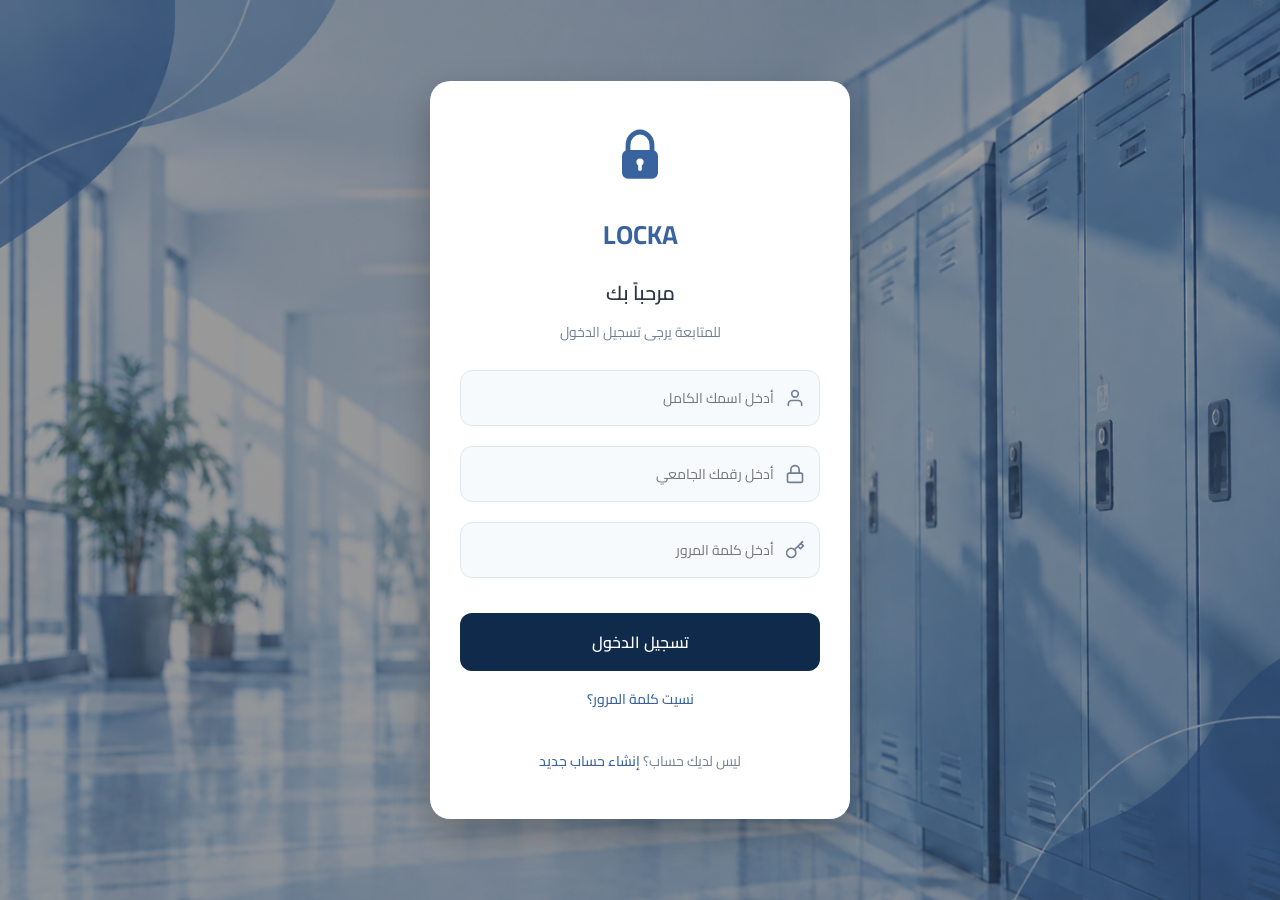
==== login.html @ 748d9325 "Add files via upload" ====
<!DOCTYPE html>
<html lang="ar" dir="rtl">

<head>
    <meta charset="UTF-8">
    <meta name="viewport" content="width=device-width, initial-scale=1.0">
    <title>LOCKA - تسجيل الدخول</title>

    <!-- روابط الخطوط من جوجل -->
    <link rel="preconnect" href="https://fonts.googleapis.com">
    <link rel="preconnect" href="https://fonts.gstatic.com" crossorigin>
    <link href="https://fonts.googleapis.com/css2?family=Cairo:wght@400;500;600;700&family=Poppins:wght@500;600;700&display=swap" rel="stylesheet">

    <!-- ربط ملف التصميم الخارجي -->
    <link rel="stylesheet" href="style.css">
</head>

<body class="login-body">

    <div class="login-container">
        
        <!-- رأس الصفحة والشعار -->
        <div class="login-header">
            <div class="small-logo-icon">
                <svg viewBox="0 0 100 100" xmlns="http://www.w3.org/2000/svg">
                    <path d="M30 45V32C30 20 39 10 50 10C61 10 70 20 70 32V45" fill="none" stroke="#39639E" stroke-width="8" stroke-linecap="round"/>
                    <rect x="20" y="40" width="60" height="48" rx="10" fill="#39639E"/>
                    <circle cx="50" cy="60" r="6" fill="white"/>
                    <rect x="47" y="60" width="6" height="15" rx="3" fill="white"/>
                </svg>
            </div>
            <h2 class="brand-title">LOCKA</h2>
            
            <p class="welcome-text">مرحباً بك</p>
            <p class="welcome-subtext">للمتابعة يرجى تسجيل الدخول</p>
        </div>

        <!-- نموذج تسجيل الدخول مع ربط الانتقال -->
        <form class="login-form" onsubmit="event.preventDefault(); window.location.href='index.html';">
            
            <!-- حقل الاسم الكامل -->
            <div class="input-group">
                <div class="input-with-icon">
                    <span class="input-icon">
                        <svg viewBox="0 0 24 24" width="20" height="20" stroke="#718096" stroke-width="2" fill="none" stroke-linecap="round" stroke-linejoin="round"><path d="M20 21v-2a4 4 0 0 0-4-4H8a4 4 0 0 0-4 4v2"></path><circle cx="12" cy="7" r="4"></circle></svg>
                    </span>
                    <input type="text" placeholder="أدخل اسمك الكامل" required>
                </div>
            </div>

            <!-- حقل الرقم الجامعي -->
            <div class="input-group">
                <div class="input-with-icon">
                    <span class="input-icon">
                        <svg viewBox="0 0 24 24" width="20" height="20" stroke="#718096" stroke-width="2" fill="none" stroke-linecap="round" stroke-linejoin="round"><rect x="3" y="11" width="18" height="11" rx="2" ry="2"></rect><path d="M7 11V7a5 5 0 0 1 10 0v4"></path></svg>
                    </span>
                    <input type="text" placeholder="أدخل رقمك الجامعي" required>
                </div>
            </div>

            <!-- حقل كلمة المرور -->
            <div class="input-group">
                <div class="input-with-icon">
                    <span class="input-icon">
                        <svg viewBox="0 0 24 24" width="20" height="20" stroke="#718096" stroke-width="2" fill="none" stroke-linecap="round" stroke-linejoin="round"><path d="M21 2l-2 2m-7.61 7.61a5.5 5.5 0 1 1-7.778 7.778 5.5 5.5 0 0 1 7.778-7.778zm0 0L15.5 7.5m0 0l3 3L22 7l-3-3m-3.5 3.5L19 4"></path></svg>
                    </span>
                    <input type="password" placeholder="أدخل كلمة المرور" required>
                </div>
            </div>

            <!-- زر تسجيل الدخول -->
            <button type="submit" class="submit-button">تسجيل الدخول</button>

            <!-- رابط نسيت كلمة المرور -->
            <a href="forgot-password.html" class="forgot-link">نسيت كلمة المرور؟</a>

            <!-- رابط إنشاء حساب جديد (مربوط بصفحة register.html) -->
            <p class="register-prompt">
                ليس لديك حساب؟ <a href="register.html" class="register-link">إنشاء حساب جديد</a>
            </p>

        </form>

    </div>

</body>

</html>
---- style.css ----
/* إعدادات عامة وتنسيق الخطوط */
* {
    box-sizing: border-box;
    margin: 0;
    padding: 0;
    font-family: 'Cairo', 'Poppins', sans-serif;
}

body.login-body {
    background: linear-gradient(rgba(0, 0, 0, 0.4), rgba(0, 0, 0, 0.4)), url('locka-bg.png') no-repeat center center fixed;
    background-size: cover;
    display: flex;
    justify-content: center;
    align-items: center;
    min-height: 100vh;
    direction: rtl;
    padding: 20px;
}

/* 1. البطاقة البيضاء الخاصة بصفحات الدخول فقط (تسجيل الدخول، الاستعادة، الخ) */
.login-container {
    background: #ffffff;
    padding: 45px 30px;
    border-radius: 20px;
    box-shadow: 0 15px 35px rgba(0, 0, 0, 0.25);
    width: 100%;
    max-width: 420px;
    text-align: center;
    margin: 20px;
}

/* 2. شاشة البداية (index.html) بدون أي خلفية بيضاء وتظهر صورة الخزانات خلفها مباشرة */
.hero-content {
    background: transparent;
    padding: 20px;
    text-align: center;
    max-width: 500px;
    width: 100%;
    display: flex;
    flex-direction: column;
    align-items: center;
}

/* تنسيق أيقونة القفل الفخمة في شاشة البداية */
.hero-lock-icon {
    background: rgba(255, 255, 255, 0.92);
    padding: 16px;
    border-radius: 50%;
    box-shadow: 0 8px 25px rgba(0, 0, 0, 0.3);
    margin-bottom: 20px;
    display: flex;
    justify-content: center;
    align-items: center;
    backdrop-filter: blur(5px);
}

.hero-lock-icon svg {
    width: 48px;
    height: 48px;
    display: block;
}

/* عناوين شاشة البداية بلون أبيض بارز فوق الخلفية */
.hero-content .brand-title {
    color: #ffffff;
    font-size: 38px;
    font-weight: 700;
    margin-bottom: 12px;
    text-shadow: 0 2px 8px rgba(0,0,0,0.6);
}

.hero-content .welcome-subtext {
    color: #f7fafc;
    font-size: 18px;
    font-weight: 500;
    margin-bottom: 30px;
    text-shadow: 0 1px 5px rgba(0,0,0,0.6);
}

/* زر "ابدأ الآن" الخاص بشاشة البداية */
.hero-content .cta-button {
    display: inline-block;
    width: 100%;
    max-width: 220px;
    padding: 14px;
    background-color: #0F2A4A;
    color: white;
    border-radius: 12px;
    font-size: 16px;
    font-weight: 600;
    text-decoration: none;
    box-shadow: 0 4px 15px rgba(0,0,0,0.4);
    transition: background-color 0.3s, transform 0.2s;
    text-align: center;
}

.hero-content .cta-button:hover {
    background-color: #39639E;
    transform: translateY(-2px);
}

/* الشعار والأيقونات العامة للبطاقات البيضاء الأخرى */
.small-logo-icon svg {
    width: 60px;
    height: 60px;
    margin-bottom: 15px;
}

.brand-title {
    color: #39639E;
    font-size: 26px;
    font-weight: 700;
    margin-bottom: 15px;
}

.welcome-text {
    font-size: 20px;
    font-weight: 600;
    color: #2D3748;
    margin-bottom: 8px;
}

.welcome-subtext {
    font-size: 14px;
    color: #718096;
    margin-bottom: 25px;
}

/* حقول الإدخال لصفحات الدخول */
.input-group {
    margin-bottom: 20px;
    text-align: right;
    width: 100%;
}

.input-with-icon {
    position: relative;
    display: flex;
    align-items: center;
}

.input-icon {
    position: absolute;
    right: 15px;
    display: flex;
    align-items: center;
}

.input-with-icon input {
    width: 100%;
    padding: 14px 45px 14px 15px;
    border: 1px solid #E2E8F0;
    border-radius: 12px;
    font-size: 14px;
    outline: none;
    transition: border-color 0.3s;
    background: #F7FAFC;
}

.input-with-icon input:focus {
    border-color: #39639E;
    background: #ffffff;
}

/* خانات رمز التحقق OTP */
.otp-container {
    display: flex;
    justify-content: center;
    gap: 12px;
    margin-bottom: 25px;
    direction: ltr;
}

.otp-input {
    width: 55px;
    height: 55px;
    text-align: center;
    font-size: 22px;
    font-weight: 600;
    border: 1px solid #E2E8F0;
    border-radius: 12px;
    background: #F7FAFC;
    outline: none;
    transition: border-color 0.3s;
}

.otp-input:focus {
    border-color: #39639E;
    background: #ffffff;
}

/* الأزرار العامة لصفحات الدخول */
.submit-button {
    display: inline-block;
    width: 100%;
    padding: 14px;
    background-color: #0F2A4A;
    color: white;
    border: none;
    border-radius: 12px;
    font-size: 16px;
    font-weight: 600;
    text-decoration: none;
    cursor: pointer;
    transition: background-color 0.3s;
    text-align: center;
    margin-top: 15px;
}

.submit-button:hover {
    background-color: #39639E;
}

.forgot-link, .register-link {
    color: #39639E;
    text-decoration: none;
    font-size: 14px;
    font-weight: 500;
    display: inline-block;
    margin-top: 15px;
}

.forgot-link:hover, .register-link:hover {
    text-decoration: underline;
}

.register-prompt {
    font-size: 14px;
    color: #718096;
    margin-top: 20px;
}

/* التجاوب التلقائي مع شاشات الجوالات */
@media (max-width: 480px) {
    .login-container {
        padding: 30px 20px;
        margin: 15px;
    }

    .hero-content .brand-title {
        font-size: 30px;
    }

    .hero-content .welcome-subtext {
        font-size: 16px;
    }

    .otp-input {
        width: 45px;
        height: 45px;
        font-size: 18px;
    }
}
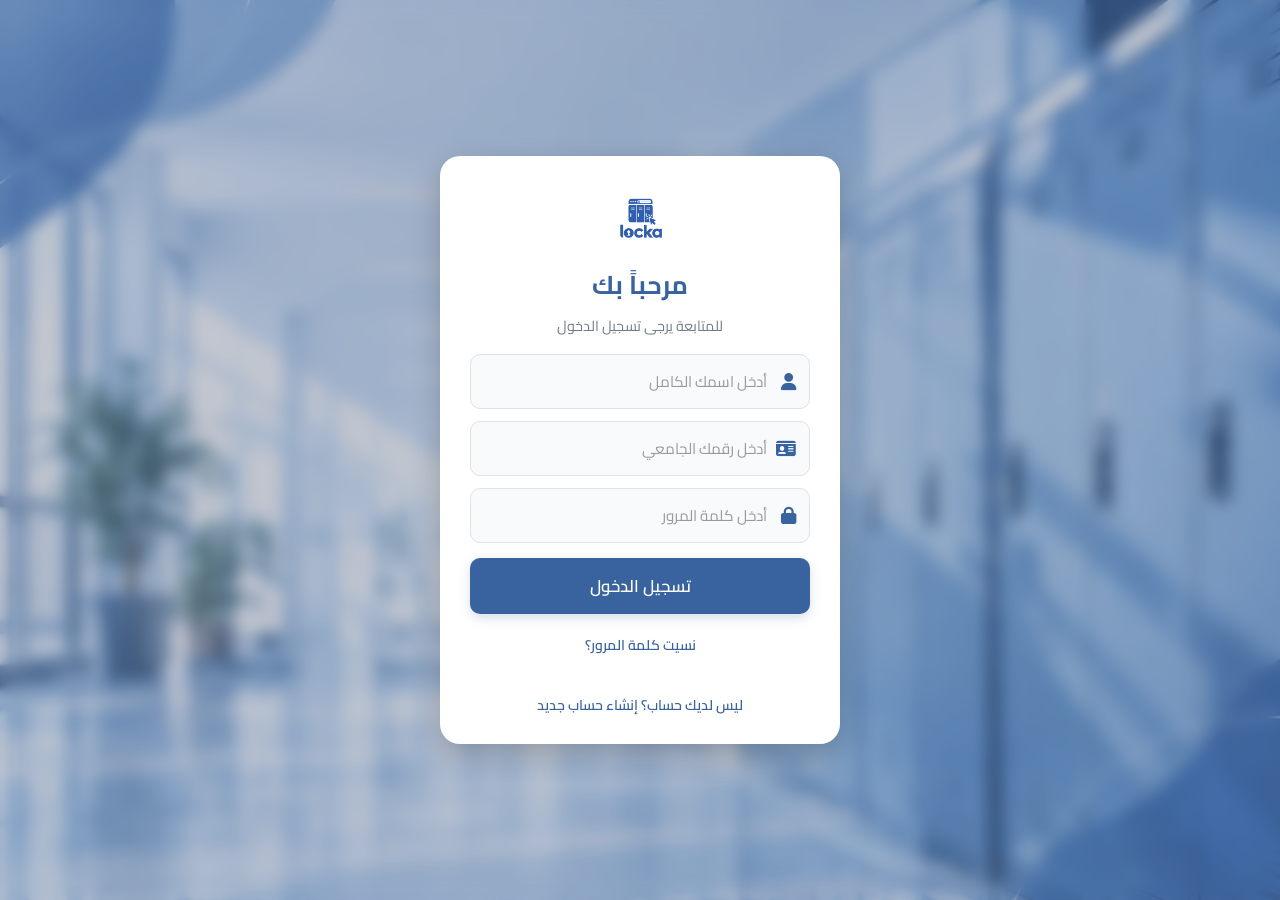
==== commit 507b3c10: "Add files via upload" ====
--- a/login.html
+++ b/login.html
@@ -1,88 +1,45 @@
 <!DOCTYPE html>
-<html lang="ar" dir="rtl">
-
+<html lang="ar">
 <head>
     <meta charset="UTF-8">
     <meta name="viewport" content="width=device-width, initial-scale=1.0">
-    <title>LOCKA - تسجيل الدخول</title>
+    <title>Locka - تسجيل الدخول</title>
+    <link rel="stylesheet" href="style.css">
+    <link rel="stylesheet" href="https://cdnjs.cloudflare.com/ajax/libs/font-awesome/6.4.0/css/all.min.css">
+</head>
+<body>
 
-    <!-- روابط الخطوط من جوجل -->
-    <link rel="preconnect" href="https://fonts.googleapis.com">
-    <link rel="preconnect" href="https://fonts.gstatic.com" crossorigin>
-    <link href="https://fonts.googleapis.com/css2?family=Cairo:wght@400;500;600;700&family=Poppins:wght@500;600;700&display=swap" rel="stylesheet">
-
-    <!-- ربط ملف التصميم الخارجي -->
-    <link rel="stylesheet" href="style.css">
-</head>
-
-<body class="login-body">
-
-    <div class="login-container">
+    <div class="container">
+        <!-- اللوجو فوق الكلام وبمسافة بسيطة جداً -->
+        <img src="logo.png" alt="Locka Logo" class="project-logo">
         
-        <!-- رأس الصفحة والشعار -->
-        <div class="login-header">
-            <div class="small-logo-icon">
-                <svg viewBox="0 0 100 100" xmlns="http://www.w3.org/2000/svg">
-                    <path d="M30 45V32C30 20 39 10 50 10C61 10 70 20 70 32V45" fill="none" stroke="#39639E" stroke-width="8" stroke-linecap="round"/>
-                    <rect x="20" y="40" width="60" height="48" rx="10" fill="#39639E"/>
-                    <circle cx="50" cy="60" r="6" fill="white"/>
-                    <rect x="47" y="60" width="6" height="15" rx="3" fill="white"/>
-                </svg>
-            </div>
-            <h2 class="brand-title">LOCKA</h2>
-            
-            <p class="welcome-text">مرحباً بك</p>
-            <p class="welcome-subtext">للمتابعة يرجى تسجيل الدخول</p>
-        </div>
-
-        <!-- نموذج تسجيل الدخول مع ربط الانتقال -->
-        <form class="login-form" onsubmit="event.preventDefault(); window.location.href='index.html';">
-            
-            <!-- حقل الاسم الكامل -->
-            <div class="input-group">
-                <div class="input-with-icon">
-                    <span class="input-icon">
-                        <svg viewBox="0 0 24 24" width="20" height="20" stroke="#718096" stroke-width="2" fill="none" stroke-linecap="round" stroke-linejoin="round"><path d="M20 21v-2a4 4 0 0 0-4-4H8a4 4 0 0 0-4 4v2"></path><circle cx="12" cy="7" r="4"></circle></svg>
-                    </span>
-                    <input type="text" placeholder="أدخل اسمك الكامل" required>
-                </div>
+        <h2>مرحباً بك</h2>
+        <p>للمتابعة يرجى تسجيل الدخول</p>
+        
+        <form action="index.html">
+            <div class="form-group">
+                <i class="fa-solid fa-user input-icon"></i>
+                <input type="text" required placeholder="أدخل اسمك الكامل">
             </div>
 
-            <!-- حقل الرقم الجامعي -->
-            <div class="input-group">
-                <div class="input-with-icon">
-                    <span class="input-icon">
-                        <svg viewBox="0 0 24 24" width="20" height="20" stroke="#718096" stroke-width="2" fill="none" stroke-linecap="round" stroke-linejoin="round"><rect x="3" y="11" width="18" height="11" rx="2" ry="2"></rect><path d="M7 11V7a5 5 0 0 1 10 0v4"></path></svg>
-                    </span>
-                    <input type="text" placeholder="أدخل رقمك الجامعي" required>
-                </div>
+            <div class="form-group">
+                <i class="fa-solid fa-id-card input-icon"></i>
+                <input type="text" required placeholder="أدخل رقمك الجامعي">
             </div>
-
-            <!-- حقل كلمة المرور -->
-            <div class="input-group">
-                <div class="input-with-icon">
-                    <span class="input-icon">
-                        <svg viewBox="0 0 24 24" width="20" height="20" stroke="#718096" stroke-width="2" fill="none" stroke-linecap="round" stroke-linejoin="round"><path d="M21 2l-2 2m-7.61 7.61a5.5 5.5 0 1 1-7.778 7.778 5.5 5.5 0 0 1 7.778-7.778zm0 0L15.5 7.5m0 0l3 3L22 7l-3-3m-3.5 3.5L19 4"></path></svg>
-                    </span>
-                    <input type="password" placeholder="أدخل كلمة المرور" required>
-                </div>
+            
+            <div class="form-group">
+                <i class="fa-solid fa-lock input-icon"></i>
+                <input type="password" required placeholder="أدخل كلمة المرور">
             </div>
-
-            <!-- زر تسجيل الدخول -->
-            <button type="submit" class="submit-button">تسجيل الدخول</button>
-
-            <!-- رابط نسيت كلمة المرور -->
-            <a href="forgot-password.html" class="forgot-link">نسيت كلمة المرور؟</a>
-
-            <!-- رابط إنشاء حساب جديد (مربوط بصفحة register.html) -->
-            <p class="register-prompt">
-                ليس لديك حساب؟ <a href="register.html" class="register-link">إنشاء حساب جديد</a>
-            </p>
-
+            
+            <button type="submit" class="btn" style="margin-top: 15px;">تسجيل الدخول</button>
         </form>
 
+        <div class="links">
+            <a href="forget-password.html">نسيت كلمة المرور؟</a><br><br>
+            <a href="register.html">ليس لديك حساب؟ إنشاء حساب جديد</a>
+        </div>
     </div>
 
 </body>
-
 </html>
--- a/style.css
+++ b/style.css
@@ -1,253 +1,533 @@
-/* إعدادات عامة وتنسيق الخطوط */
+@import url('https://fonts.googleapis.com/css2?family=Cairo:wght@300;400;500;600;700&display=swap');
+
+
+/* =========================================
+   ألوان وهوية LOCKA
+   ========================================= */
+
+:root {
+    --locka-blue: #39639E;
+    --locka-blue-dark: #31598E;
+    --locka-blue-light: #EAF1F9;
+
+    --text-dark: #263A55;
+    --text-gray: #6F7B89;
+}
+
+
+/* =========================================
+   الإعدادات العامة
+   ========================================= */
+
 * {
-    box-sizing: border-box;
     margin: 0;
     padding: 0;
-    font-family: 'Cairo', 'Poppins', sans-serif;
-}
-
-body.login-body {
-    background: linear-gradient(rgba(0, 0, 0, 0.4), rgba(0, 0, 0, 0.4)), url('locka-bg.png') no-repeat center center fixed;
+    box-sizing: border-box;
+}
+
+body {
+    font-family: 'Cairo', sans-serif;
+
+    background-image: url('locka-bg.png');
     background-size: cover;
+    background-position: center;
+    background-repeat: no-repeat;
+
+    margin: 0;
+    padding: 0;
+
     display: flex;
     justify-content: center;
     align-items: center;
+
     min-height: 100vh;
+
     direction: rtl;
-    padding: 20px;
-}
-
-/* 1. البطاقة البيضاء الخاصة بصفحات الدخول فقط (تسجيل الدخول، الاستعادة، الخ) */
-.login-container {
-    background: #ffffff;
-    padding: 45px 30px;
-    border-radius: 20px;
-    box-shadow: 0 15px 35px rgba(0, 0, 0, 0.25);
+
+    position: relative;
+}
+
+
+/* =========================================
+   خلفية الصفحات الداخلية
+   ========================================= */
+
+body:not(.home-page)::before {
+    content: "";
+
+    position: fixed;
+    inset: 0;
+
+    background-color: rgba(17, 34, 68, 0.25);
+
+    backdrop-filter: blur(8px);
+    -webkit-backdrop-filter: blur(8px);
+
+    z-index: 0;
+}
+
+
+/* =========================================
+   خلفية الصفحة الرئيسية
+   ========================================= */
+
+body.home-page::before {
+    content: "";
+
+    position: fixed;
+    inset: 0;
+
+    /*
+       طبقة زرقاء ناعمة
+       لتخفيف سطوع الخلفية
+    */
+    background:
+        linear-gradient(
+            rgba(57, 99, 158, 0.30),
+            rgba(57, 99, 158, 0.30)
+        );
+
+    backdrop-filter: blur(2px);
+    -webkit-backdrop-filter: blur(2px);
+
+    z-index: 0;
+}
+
+
+/* =========================================
+   الصفحة الرئيسية
+   ========================================= */
+
+.hero-section {
+    position: relative;
+
+    z-index: 1;
+
     width: 100%;
-    max-width: 420px;
+    max-width: 450px;
+
+    padding: 30px 25px;
+
     text-align: center;
-    margin: 20px;
-}
-
-/* 2. شاشة البداية (index.html) بدون أي خلفية بيضاء وتظهر صورة الخزانات خلفها مباشرة */
-.hero-content {
-    background: transparent;
-    padding: 20px;
-    text-align: center;
-    max-width: 500px;
-    width: 100%;
+
     display: flex;
     flex-direction: column;
     align-items: center;
-}
-
-/* تنسيق أيقونة القفل الفخمة في شاشة البداية */
-.hero-lock-icon {
-    background: rgba(255, 255, 255, 0.92);
-    padding: 16px;
-    border-radius: 50%;
-    box-shadow: 0 8px 25px rgba(0, 0, 0, 0.3);
-    margin-bottom: 20px;
+
+    box-sizing: border-box;
+}
+
+
+/* =========================================
+   لوقو الصفحة الرئيسية
+   ========================================= */
+
+.hero-section .project-logo {
+    width: 145px;
+
+    height: auto;
+
+    display: block;
+
+    margin: 0 auto 14px auto;
+
+    background: transparent;
+
+    border: none;
+
+    box-shadow: none;
+
+    /*
+       ظل بسيط جدًا حتى يظهر اللوقو
+       بدون تغيير لونه
+    */
+    filter: drop-shadow(
+        0 4px 7px rgba(20, 45, 75, 0.15)
+    );
+}
+
+
+/* =========================================
+   النص التعريفي
+   ========================================= */
+
+.tagline {
+    font-size: 1.08rem;
+
+    color: #F7FAFE;
+
+    font-weight: 500;
+
+    line-height: 1.8;
+
+    margin: 0 0 28px 0;
+
+    text-shadow:
+        0 2px 5px rgba(20, 45, 75, 0.45);
+}
+
+
+/* =========================================
+   زر الصفحة الرئيسية
+   ========================================= */
+
+.home-btn {
+    width: 100%;
+
+    max-width: 370px;
+
+    padding: 14px 20px;
+
     display: flex;
+
+    align-items: center;
+
     justify-content: center;
-    align-items: center;
-    backdrop-filter: blur(5px);
-}
-
-.hero-lock-icon svg {
-    width: 48px;
-    height: 48px;
+
+    gap: 8px;
+
+    background-color: var(--locka-blue);
+
+    color: #ffffff;
+
+    border: none;
+
+    border-radius: 12px;
+
+    font-family: 'Cairo', sans-serif;
+
+    font-size: 1rem;
+
+    font-weight: 600;
+
+    text-decoration: none;
+
+    box-shadow:
+        0 6px 18px rgba(57, 99, 158, 0.28);
+
+    transition:
+        background-color 0.25s ease,
+        transform 0.25s ease,
+        box-shadow 0.25s ease;
+}
+
+.home-btn span {
+    font-size: 1.2rem;
+
+    line-height: 1;
+}
+
+.home-btn:hover {
+    background-color: var(--locka-blue-dark);
+
+    transform: translateY(-2px);
+
+    box-shadow:
+        0 8px 20px rgba(57, 99, 158, 0.32);
+}
+
+.home-btn:active {
+    transform: translateY(0);
+}
+
+
+/* =========================================
+   معلومات المشروع
+   ========================================= */
+
+.footer-info {
+    margin-top: 25px;
+
+    text-align: center;
+
+    color: #F5F8FC;
+
+    text-shadow:
+        0 2px 5px rgba(20, 45, 75, 0.45);
+}
+
+
+/* البريد */
+
+.footer-info .email {
     display: block;
-}
-
-/* عناوين شاشة البداية بلون أبيض بارز فوق الخلفية */
-.hero-content .brand-title {
-    color: #ffffff;
-    font-size: 38px;
+
+    font-size: 0.82rem;
+
+    font-weight: 500;
+
+    margin-bottom: 5px;
+}
+
+
+/* نوع المشروع */
+
+.footer-info .project-type {
+    display: block;
+
+    font-size: 0.76rem;
+
+    font-weight: 400;
+
+    line-height: 1.7;
+}
+
+
+/* =========================================
+   صفحات تسجيل الدخول والتسجيل
+   ========================================= */
+
+.container {
+    position: relative;
+
+    z-index: 1;
+
+    background-color: #ffffff;
+
+    padding: 25px 30px;
+
+    border-radius: 20px;
+
+    box-shadow:
+        0 10px 30px rgba(0, 0, 0, 0.20);
+
+    width: 100%;
+
+    max-width: 400px;
+
+    text-align: center;
+
+    box-sizing: border-box;
+
+    border: none;
+}
+
+
+/* =========================================
+   لوقو الصفحات الداخلية
+   ========================================= */
+
+.container .project-logo {
+    width: 65px;
+
+    height: auto;
+
+    margin: 5px auto 10px auto;
+
+    display: block;
+
+    background: transparent !important;
+
+    border: none !important;
+
+    box-shadow: none !important;
+}
+
+
+/* =========================================
+   العناوين
+   ========================================= */
+
+h2 {
+    color: var(--locka-blue);
+
+    font-size: 1.6rem;
+
     font-weight: 700;
+
+    margin: 0 0 3px 0;
+}
+
+p {
+    color: var(--text-gray);
+
+    font-size: 0.9rem;
+
+    margin-bottom: 15px;
+}
+
+
+/* =========================================
+   خانات الإدخال
+   ========================================= */
+
+.form-group {
     margin-bottom: 12px;
-    text-shadow: 0 2px 8px rgba(0,0,0,0.6);
-}
-
-.hero-content .welcome-subtext {
-    color: #f7fafc;
-    font-size: 18px;
-    font-weight: 500;
-    margin-bottom: 30px;
-    text-shadow: 0 1px 5px rgba(0,0,0,0.6);
-}
-
-/* زر "ابدأ الآن" الخاص بشاشة البداية */
-.hero-content .cta-button {
-    display: inline-block;
+
+    position: relative;
+
+    text-align: right;
+}
+
+label {
+    display: none;
+}
+
+
+input[type="text"],
+input[type="tel"],
+input[type="password"] {
     width: 100%;
-    max-width: 220px;
-    padding: 14px;
-    background-color: #0F2A4A;
-    color: white;
-    border-radius: 12px;
-    font-size: 16px;
-    font-weight: 600;
-    text-decoration: none;
-    box-shadow: 0 4px 15px rgba(0,0,0,0.4);
-    transition: background-color 0.3s, transform 0.2s;
-    text-align: center;
-}
-
-.hero-content .cta-button:hover {
-    background-color: #39639E;
-    transform: translateY(-2px);
-}
-
-/* الشعار والأيقونات العامة للبطاقات البيضاء الأخرى */
-.small-logo-icon svg {
-    width: 60px;
-    height: 60px;
-    margin-bottom: 15px;
-}
-
-.brand-title {
-    color: #39639E;
-    font-size: 26px;
-    font-weight: 700;
-    margin-bottom: 15px;
-}
-
-.welcome-text {
-    font-size: 20px;
-    font-weight: 600;
-    color: #2D3748;
-    margin-bottom: 8px;
-}
-
-.welcome-subtext {
-    font-size: 14px;
-    color: #718096;
-    margin-bottom: 25px;
-}
-
-/* حقول الإدخال لصفحات الدخول */
-.input-group {
-    margin-bottom: 20px;
-    text-align: right;
-    width: 100%;
-}
-
-.input-with-icon {
-    position: relative;
-    display: flex;
-    align-items: center;
-}
+
+    padding: 12px 42px 12px 15px;
+
+    border: 1px solid #DDE3EA;
+
+    border-radius: 10px;
+
+    box-sizing: border-box;
+
+    background-color: #F8FAFC;
+
+    font-family: 'Cairo', sans-serif;
+
+    font-size: 0.95rem;
+
+    color: #333333;
+
+    outline: none;
+
+    transition:
+        border-color 0.3s,
+        background-color 0.3s,
+        box-shadow 0.3s;
+}
+
+
+/* الخانة عند الضغط */
+
+input[type="text"]:focus,
+input[type="tel"]:focus,
+input[type="password"]:focus {
+
+    border-color: var(--locka-blue);
+
+    background-color: #ffffff;
+
+    box-shadow:
+        0 0 0 3px rgba(57, 99, 158, 0.10);
+}
+
+
+/* النص داخل الخانات */
+
+input::placeholder {
+    color: #999999;
+}
+
+
+/* =========================================
+   أيقونات الخانات
+   ========================================= */
 
 .input-icon {
     position: absolute;
-    right: 15px;
-    display: flex;
-    align-items: center;
-}
-
-.input-with-icon input {
+
+    right: 14px;
+
+    top: 50%;
+
+    transform: translateY(-50%);
+
+    font-size: 1.1rem;
+
+    color: var(--locka-blue);
+
+    pointer-events: none;
+}
+
+
+/* =========================================
+   جميع الأزرار
+   ========================================= */
+
+.btn {
+    display: block;
+
     width: 100%;
-    padding: 14px 45px 14px 15px;
-    border: 1px solid #E2E8F0;
-    border-radius: 12px;
-    font-size: 14px;
-    outline: none;
-    transition: border-color 0.3s;
-    background: #F7FAFC;
-}
-
-.input-with-icon input:focus {
-    border-color: #39639E;
-    background: #ffffff;
-}
-
-/* خانات رمز التحقق OTP */
-.otp-container {
-    display: flex;
-    justify-content: center;
-    gap: 12px;
-    margin-bottom: 25px;
-    direction: ltr;
-}
-
-.otp-input {
-    width: 55px;
-    height: 55px;
-    text-align: center;
-    font-size: 22px;
+
+    padding: 12px;
+
+    background-color: var(--locka-blue);
+
+    color: white;
+
+    border: none;
+
+    border-radius: 10px;
+
+    font-size: 1.05rem;
+
     font-weight: 600;
-    border: 1px solid #E2E8F0;
-    border-radius: 12px;
-    background: #F7FAFC;
-    outline: none;
-    transition: border-color 0.3s;
-}
-
-.otp-input:focus {
-    border-color: #39639E;
-    background: #ffffff;
-}
-
-/* الأزرار العامة لصفحات الدخول */
-.submit-button {
-    display: inline-block;
-    width: 100%;
-    padding: 14px;
-    background-color: #0F2A4A;
-    color: white;
-    border: none;
-    border-radius: 12px;
-    font-size: 16px;
+
+    font-family: 'Cairo', sans-serif;
+
+    cursor: pointer;
+
+    text-decoration: none;
+
+    box-sizing: border-box;
+
+    transition:
+        background-color 0.3s,
+        transform 0.2s;
+
+    box-shadow:
+        0 4px 12px rgba(57, 99, 158, 0.20);
+}
+
+
+.btn:hover {
+    background-color: var(--locka-blue-dark);
+
+    transform: translateY(-1px);
+}
+
+
+/* =========================================
+   الروابط
+   ========================================= */
+
+.links {
+    margin-top: 15px;
+}
+
+
+.links a {
+    color: var(--locka-blue);
+
+    text-decoration: none;
+
+    font-size: 0.88rem;
+
     font-weight: 600;
-    text-decoration: none;
-    cursor: pointer;
-    transition: background-color 0.3s;
-    text-align: center;
-    margin-top: 15px;
-}
-
-.submit-button:hover {
-    background-color: #39639E;
-}
-
-.forgot-link, .register-link {
-    color: #39639E;
-    text-decoration: none;
-    font-size: 14px;
-    font-weight: 500;
-    display: inline-block;
-    margin-top: 15px;
-}
-
-.forgot-link:hover, .register-link:hover {
+}/* =========================================
+   تنسيق اللوجو العام (لكل صفحات الموقع)
+   ========================================= */
+
+.project-logo {
+    display: block;
+    background: transparent !important;
+    border: none !important;
+    box-shadow: none !important;
+    
+    /* فلتر يطابق درجة اللون الأزرق المطلوبة بدقة في كل الصفحات */
+    filter: brightness(0) saturate(100%) invert(32%) sepia(45%) saturate(1200%) hue-rotate(185deg) brightness(95%) contrast(92%) !important;
+}
+
+/* مقاس لوقو الصفحة الرئيسية */
+.hero-section .project-logo {
+    width: 145px;
+    height: auto;
+    margin: 0 auto 14px auto;
+}
+
+/* مقاس لوقو الصفحات الداخلية */
+.container .project-logo {
+    width: 65px;
+    height: auto;
+    margin: 5px auto 10px auto;
+}
+.links a:hover {
     text-decoration: underline;
-}
-
-.register-prompt {
-    font-size: 14px;
-    color: #718096;
-    margin-top: 20px;
-}
-
-/* التجاوب التلقائي مع شاشات الجوالات */
-@media (max-width: 480px) {
-    .login-container {
-        padding: 30px 20px;
-        margin: 15px;
-    }
-
-    .hero-content .brand-title {
-        font-size: 30px;
-    }
-
-    .hero-content .welcome-subtext {
-        font-size: 16px;
-    }
-
-    .otp-input {
-        width: 45px;
-        height: 45px;
-        font-size: 18px;
-    }
 }
